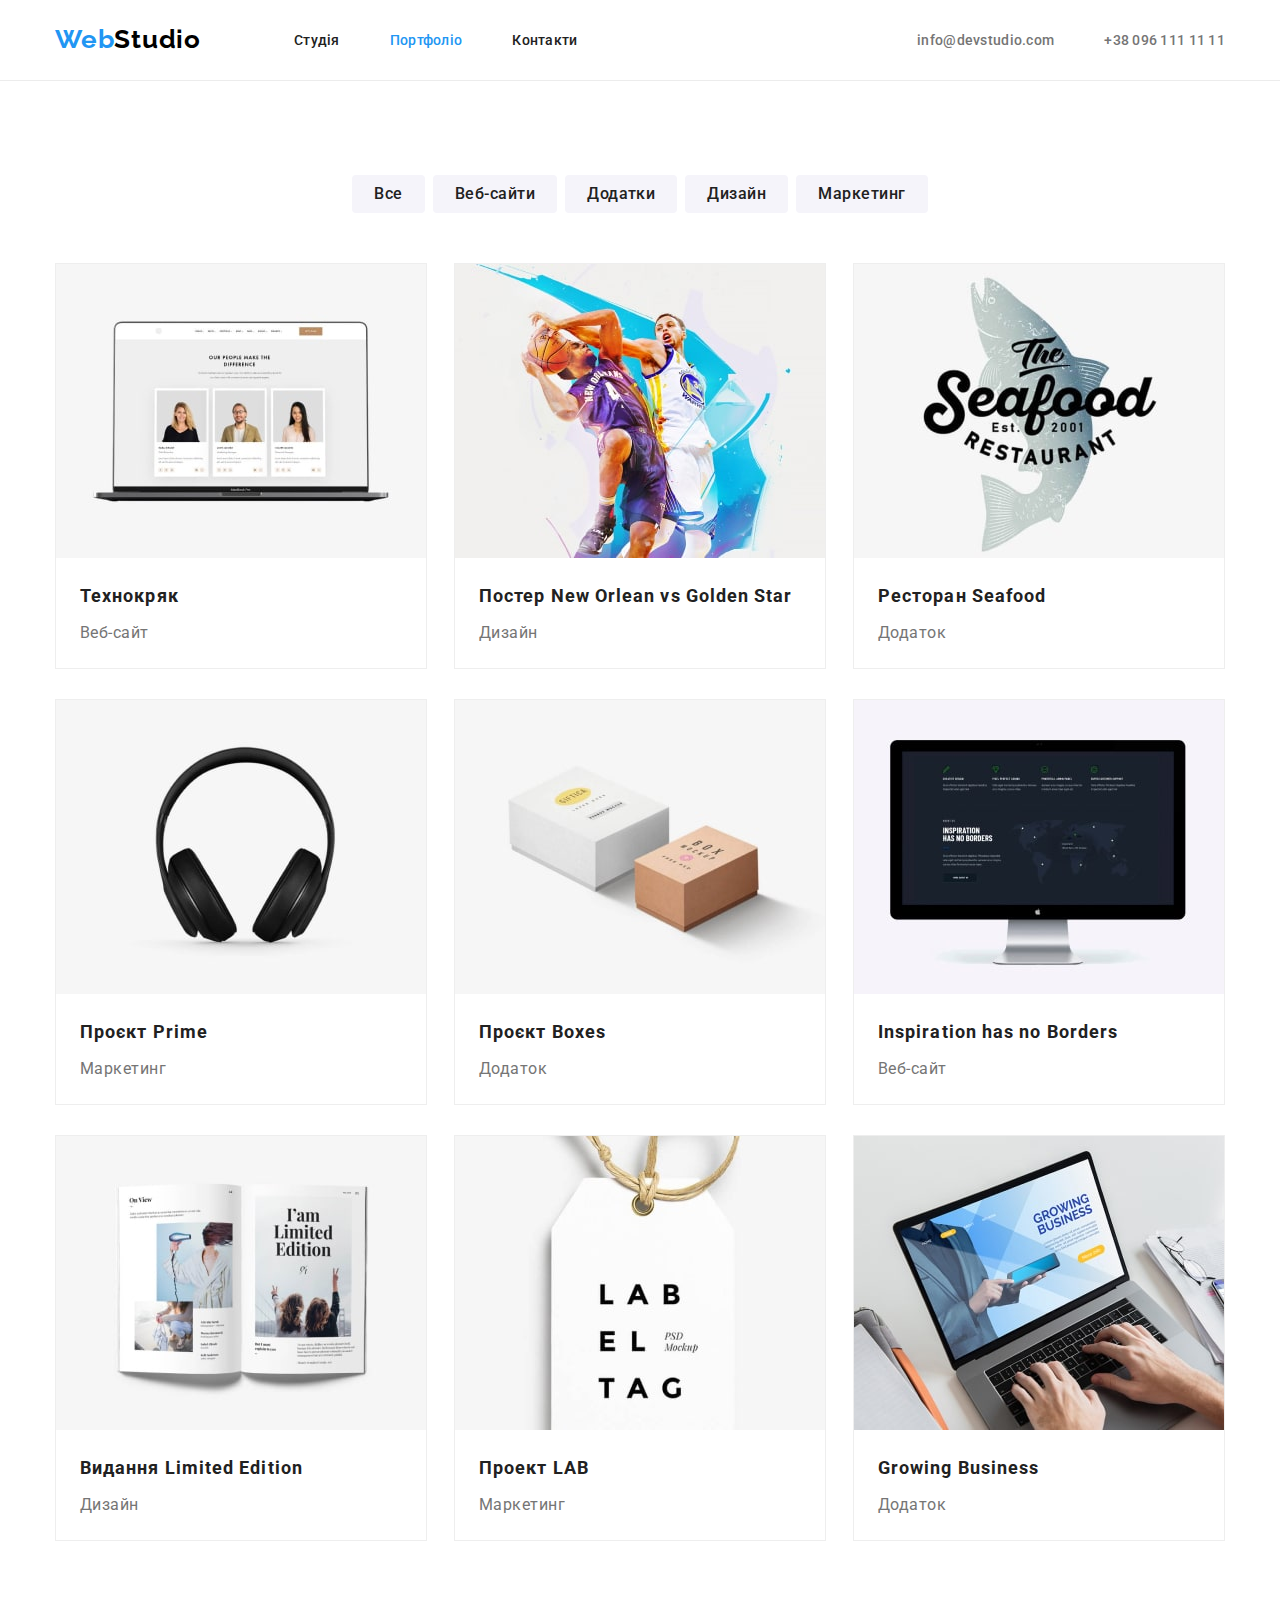
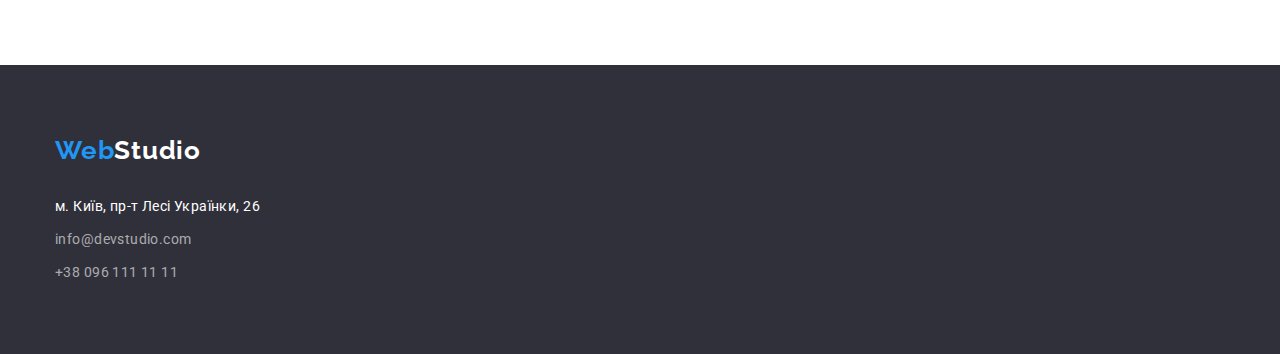
==== portfolio.html @ ac6abcb7 "add hero-bg" ====
<!DOCTYPE html>
<html lang="en">
<head>
    <meta charset="UTF-8">
    <meta http-equiv="X-UA-Compatible" content="IE=edge">
    <meta name="viewport" content="width=device-width, initial-scale=1.0">
    <title>WebStudio</title>
    
    <link rel="preconnect" href="https://fonts.googleapis.com">
    <link rel="preconnect" href="https://fonts.gstatic.com" crossorigin>
    <link href="https://fonts.googleapis.com/css2?family=Raleway:wght@700&family=Roboto:wght@400;500;700;900&display=swap"
    rel="stylesheet">

    <link rel="stylesheet" href="https://cdnjs.cloudflare.com/ajax/libs/modern-normalize/1.1.0/modern-normalize.min.css"
    integrity="sha512-wpPYUAdjBVSE4KJnH1VR1HeZfpl1ub8YT/NKx4PuQ5NmX2tKuGu6U/JRp5y+Y8XG2tV+wKQpNHVUX03MfMFn9Q=="
    crossorigin="anonymous" referrerpolicy="no-referrer" />
    
    <link rel="stylesheet" href="./css/styles.css">
    
</head>

<body>
    <header>
        <div class="container">
            <nav class="site-nav">
                <a href="./index.html" class="logo link">Web<span class="colortext">Studio</span></a>
    
                <ul class="site-nav-list">
                    <li><a href="./index.html" class="site-nav-link link">Студія</a></li>
                    <li><a href="./portfolio.html" class="site-nav-link link current">Портфоліо</a></li>
                    <li><a href="" class="site-nav-link link">Контакти</a></li>
                </ul>
            </nav>
    
    
            <ul class="auth-nav-list">
    
                <li><a href="mailto:info@devstudio.com" class="auth-nav-link link">info@devstudio.com</a></li>
               
                <li><a href="tel:+380961111111" class="auth-nav-link link">+38 096 111 11 11</a></li>
            </ul>
        </div>
    </header>

    <main>
        
    <section class="portfolio">
        
        <div class="container">
            <ul class="portfolio-list-btn">
                <li>
                    <button class="portfolio-btn" type="button">Все</button>
                </li>
                <li>
                    <button class="portfolio-btn" type="button">Веб-сайти</button>
                </li>
                <li>
                    <button class="portfolio-btn" type="button">Додатки</button>
                </li>
                <li>
                    <button class="portfolio-btn" type="button">Дизайн</button>
                </li>
                <li>
                    <button class="portfolio-btn" type="button">Маркетинг</button>
                </li>
            </ul>
            <ul class="portfolio-list">
                <li class="portfolio-item">
                    <img class="portfolio-img" src="./images/img2/img-min.jpg" alt="web-site" width="370" height="294">
                    <div class="portfolio-cards">
                        <p class="portfolio-item-title">Технокряк</p>
                        <p class="portfolio-item-text">Веб-сайт</p>
                    </div>
                </li>
                <li class="portfolio-item">
                    <img class="portfolio-img" src="./images/img2/img-min-1.jpg" alt="poster" width="370" height="294">
                    <div class="portfolio-cards">
                        <p class="portfolio-item-title">Постер New Orlean vs Golden Star</p>
                        <p class="portfolio-item-text">Дизайн</p>
                    </div>
                </li>
                <li class="portfolio-item">
                    <img class="portfolio-img" src="./images/img2/img-min-2.jpg" alt="restarnaut" width="370" height="294">
                    <div class="portfolio-cards">
                        <p class="portfolio-item-title">Ресторан Seafood</p>
                        <p class="portfolio-item-text">Додаток</p>
                    </div>
                </li>
                <li class="portfolio-item">
                    <img class="portfolio-img" src="./images/img2/img-min-3.jpg" alt="prime" width="370" height="294">
                    <div class="portfolio-cards">
                        <p class="portfolio-item-title">Проєкт Prime</p>
                        <p class="portfolio-item-text">Маркетинг</p>
                    </div>
                </li>
                <li class="portfolio-item">
                    <img class="portfolio-img" src="./images/img2/img-min-4.jpg" alt="boxes" width="370" height="294">
                    <div class="portfolio-cards">
                        <p class="portfolio-item-title">Проєкт Boxes</p>
                        <p class="portfolio-item-text">Додаток</p>
                    </div>
                </li>
                <li class="portfolio-item">
                    <img class="portfolio-img" src="./images/img2/img-min-5.jpg" alt="inspiration" width="370" height="294">
                    <div class="portfolio-cards">
                        <p class="portfolio-item-title">Inspiration has no Borders</p>
                        <p class="portfolio-item-text">Веб-сайт</p>
                    </div>
                </li>
                <li class="portfolio-item">
                    <img class="portfolio-img" src="./images/img2/img-min-6.jpg" alt="design" width="370" height="294">
                    <div class="portfolio-cards">
                        <p class="portfolio-item-title">Видання Limited Edition</p>
                        <p class="portfolio-item-text">Дизайн</p>
                    </div>
                </li>
                <li class="portfolio-item">
                    <img class="portfolio-img" src="./images/img2/img-min-7.jpg" alt="lab" width="370" height="294">
                    <div class="portfolio-cards">
                        <p class="portfolio-item-title">Проект LAB</p>
                        <p class="portfolio-item-text">Маркетинг</p>
                    </div>
                </li>
                <li class="portfolio-item">
                    <img class="portfolio-img" src="./images/img2/img-min-8.jpg" alt="growing" width="370" height="294">
                    <div class="portfolio-cards">
                        <p class="portfolio-item-title">Growing Business</p>
                        <p class="portfolio-item-text">Додаток</p>
                    </div>
                </li>
            </ul>
        </div>
        </section>
    </main>

    <footer class="contacts">
        <div class="container">
            <a href="./index.html" class="contacts-link link">Web<span class="colortext_footer">Studio</span></a>
            <address class="adress">
                <ul class="adress-list">
                    <li class="adress-item">
                        <a href="https://goo.gl/maps/J2mxzFVSy3MBpGTv5" class="adress-link link">м. Київ, пр-т Лесі
                            Українки, 26</a>
                    </li>
                    <li class="adress-item">
                        <a href="mailto:info@devstudio.com" class="adress-item-link link">info@devstudio.com</a>
                    </li>
                    <li class="adress-item">
                        <a href="tel:+380961111111" class="adress-item-link link">+38 096 111 11 11</a>
                    </li>
                </ul>
            </address>
        </div>
    </footer>
    
</body>
</html>
---- css/styles.css ----
/* Палітра кольорів:
чорний колір #212121
вторинний чорний колір #757575;
білий колір #FFFFFF
акцент #2196F3;
колір футера rgba(255, 255, 255, 0.6);
вторинний колір фону #F5F4FA;
колір фону #F5F5F5;
колір фону нав #FFFFFF;
колір фону футер і мейн #2F303A; */

h1,
h2,
h3,
h4,
h5,
h6,
p,
ul {
    margin: 0;
}

html {
    box-sizing: border-box;
}

*,
*::before,
*::after {
    box-sizing: inherit;
}

:root {
    --primary-text-color: #212121 ; 
    --second-text-color: #757575;
    --accent-color: #2196F3 ;
    --white-bgc: #FFFFFF;
    --hero-bgc: #2F303A;
    --white-color: #FFFFFF;
    --secondary-white-color:#F5F5F5;;
    --third-white-color: #F5F4FA;
    --footer-text-color: rgba(255, 255, 255, 0.6);
    --black-color: #000000;
}

.container {
    /* outline: 1px solid red; */
    margin-left: auto;
    margin-right: auto;
    padding-left: 15px;
    padding-right: 15px;
    width: 1200px;
}


ul {
    list-style: none;
}

body {
    font-family: Roboto, sans-serif;
    color: var(--primary-text-color);
    margin: 0;  
}

section {
    padding-top: 94px;
    padding-bottom: 94px;
}

header {
    border-bottom: solid #ECECEC 1px;
}

img {
    display: block;
    max-width: 100%;
    height: auto;
}

.link {
    text-decoration: none;
}

.colortext {
    color: var(--black-color);
}
.colortext_footer {
    color: var(--white-color);
}


/* Navigation */

.site-nav {
    background-color: var(--white-bgc);
    display: flex;
    align-items: center;
}


.logo {
    font-family: 'Raleway';
    font-style: normal;
    font-weight: 700;
    font-size: 26px;
    line-height: 1.19;
    letter-spacing: 0.03em;
    color: var(--accent-color);
    padding-top: 24px;
    padding-bottom: 25px;
    margin-right: 43px;
}

.site-nav-list {
    margin: 0;
    display: flex;
    
    padding-left: 0;
    
}

.site-nav-link {
    font-weight: 500;
    font-size: 14px;
    line-height: 1.14;
    letter-spacing: 0.02em;
    color: var(--primary-text-color);
    margin-left: 50px;
    padding-top: 32px;
    padding-bottom: 32px;
    
}

.auth-nav-list {
    margin: 0;
    padding-left: 0;
    display: flex;
    margin-left: auto;
   
}

.auth-nav-link {
    font-weight: 500;
    font-size: 14px;
    line-height: 1.14;
    letter-spacing: 0.02em;
    color: var(--second-text-color);
    margin-left: 50px;
    padding-top: 32px;
    padding-bottom: 32px;
    
}

.site-nav-link:hover,
.site-nav-link:focus {
    color: var(--accent-color);
}

.auth-nav-link:hover,
.auth-nav-link:focus {
    color: var(--accent-color);
}

.site-nav .site-nav-link.current {
    color: var(--accent-color);
}

header .container {
    display: flex; 
    align-items: center;    
    
}



/* Hero */


.hero {
    background: var(--hero-bgc);
    background-image: url(../images/hero-bg-min.jpg);
    background-repeat: no-repeat;
    background-position: center;
    background-size: cover;
    max-width: 1600px;
    margin: 0 auto;
    text-align: center;
    padding: 200px 0;
}

.hero-title {
    font-weight: 900;
    font-size: 44px;
    line-height: 1.36;
    letter-spacing: 0.06em;
    text-transform: uppercase;
    color: var(--white-color);
    margin: 0;
    display: block;
    width: 696px;
    margin-left: auto;
    margin-right: auto;
    margin-bottom: 30px;
    
}

.hero-btn {
    font-family: 'Roboto';
    font-style: normal;
    font-weight: 700;
    font-size: 16px;
    line-height: 1.87;
    display: flex;
    text-align: center;
    letter-spacing: 0.06em;
    color: var(--white-color);
    background-color: var(--accent-color);
    cursor: pointer;
    border-radius: 4px;
    border: transparent;
    padding: 10px 32px; 
    margin-left: auto;
    margin-right: auto;
}



/* Benefists */

.benefits {
    background: var(--secondary-white-color);
}

.visually-hidden {
    position: absolute;
    white-space: nowrap;
    width: 1px;
    height: 1px;
    overflow: hidden;
    border: 0;
    padding: 0;
    clip: rect(0 0 0 0);
    clip-path: inset(50%);
    margin: -1px;
}

.benefits-list {
    display: flex;
    justify-content: space-around;
    padding-left: 0;
}

.benefits-title {
    font-weight: 700;
    font-size: 14px;
    line-height: 1.14;
    letter-spacing: 0.03em;
    text-transform: uppercase;
    color: var(--primary-text-color);
    margin-bottom: 10px;
}

.benefits-text {
    font-size: 14px;
    line-height: 1.71;    
    letter-spacing: 0.03em;
    color: var(--second-text-color);
}

/* Product */

.product {
    background-color: var(--secondary-white-color);
    display: flex;
    padding-top: 0;
}

.product-title {
    font-weight: 700;
    font-size: 36px;
    line-height: 1.16;
    text-align: center;
    letter-spacing: 0.03em;
    color: var(--primary-text-color);
    margin-bottom: 50px;
}

.product-list {
    display: flex;
    justify-content: space-between;
    padding-left: 0;
}

.product-item {
    display: flex;
}

.section-title {
    color: var(--primary-text-color)
}

/* Team */

.team {
    background-color: var(--third-white-color);
    
}

.team-title {
    font-weight: 700;
    font-size: 36px;
    line-height: 1.16;
    text-align: center;
    letter-spacing: 0.03em;
    color: var(--primary-text-color);
    margin-bottom: 50px;
}

.team-list {
    display: flex;
    justify-content: space-between;
    padding-left: 0;
}

.team-item {
    box-shadow: 0px 1px 3px rgba(0, 0, 0, 0.12), 0px 1px 1px rgba(0, 0, 0, 0.14), 0px 2px 1px rgba(0, 0, 0, 0.2);
    border-radius: 0px 0px 4px 4px;
}

.team-img {
}

.team-list-title {
    font-weight: 500;
    font-size: 16px;
    line-height: 1.18;
    text-align: center;
    letter-spacing: 0.03em;
    color: var(--primary-text-color);
    margin-bottom: 10px;
}

.team-text {
    font-size: 16px;
    line-height: 1.18;
    text-align: center;
    letter-spacing: 0.03em;
    color: var(--second-text-color);
}

.team-cards {
    padding: 30px 0;
}

/* Footer */

.contacts {
    background-color: var(--hero-bgc); 
    padding: 60px 0;
}

.contacts-link {
    font-family: 'Raleway';
    font-style: normal;
    font-weight: 700;
    font-size: 26px;
    line-height: 1.93;
    letter-spacing: 0.03em;
    color: var(--accent-color);
    margin-bottom: 20px;
    display: inline-block;
}

.contacts-link {
}

.adress {
    font-style: normal;
}


.adress-item {
    margin-bottom: 9px;
}

.adress-link {
    font-weight: 400;
    font-size: 14px;
    line-height: 1.71;
    letter-spacing: 0.03em;
    color: var(--white-color);
    margin-bottom: 9px;
    margin-top: 60px;
}

.adress-item-link {
    font-weight: 400;
    font-size: 14px;
    line-height: 1.71;
    letter-spacing: 0.03em;
    color: var(--footer-text-color);
}

.adress-item-link:hover,
.adress-item-link:focus {
    color: var(--accent-color);
}

/* Portfolio */

.portfolio {
}

.portfolio-list-btn {
    display: flex;
    justify-content: center;
    gap: 8px;
    padding-left: 0;
    margin-bottom: 50px;
}

.portfolio-btn {
    cursor: pointer;
    background-color: var(--third-white-color);
    font-family: 'Roboto';
    font-style: normal;
    font-weight: 500;
    font-size: 16px;
    line-height: 1.62;
    text-align: center;
    letter-spacing: 0.03em;
    color: var(--primary-text-color);
    padding: 6px 22px;
    border-radius: 4px;
    border: transparent;
}


.portfolio-btn:focus,
.portfolio-btn:hover {
    color: var(--white-color);
    background-color: var(--accent-color);
}

.portfolio-list {
    display: flex;
    justify-content: space-between;
    flex-wrap: wrap;
    padding-left: 0;
}

.portfolio-item {
    background: #FFFFFF;
    border: 1px solid #EEEEEE;
    margin-bottom: 30px;
}

.portfolio-item-title {
    font-weight: 700;
    font-size: 18px;
    line-height: 2;
    letter-spacing: 0.06em;
    color: var(--primary-text-color);
    margin-bottom: 4px;

}

.portfolio-item-text {
    font-size: 16px;
    line-height: 1.87;
    letter-spacing: 0.03em;
    color: var(--second-text-color);
}

.portfolio-img {
}

.adress-list {
    padding-left: 0;
}

.portfolio-cards {
    padding: 20px 24px;
}
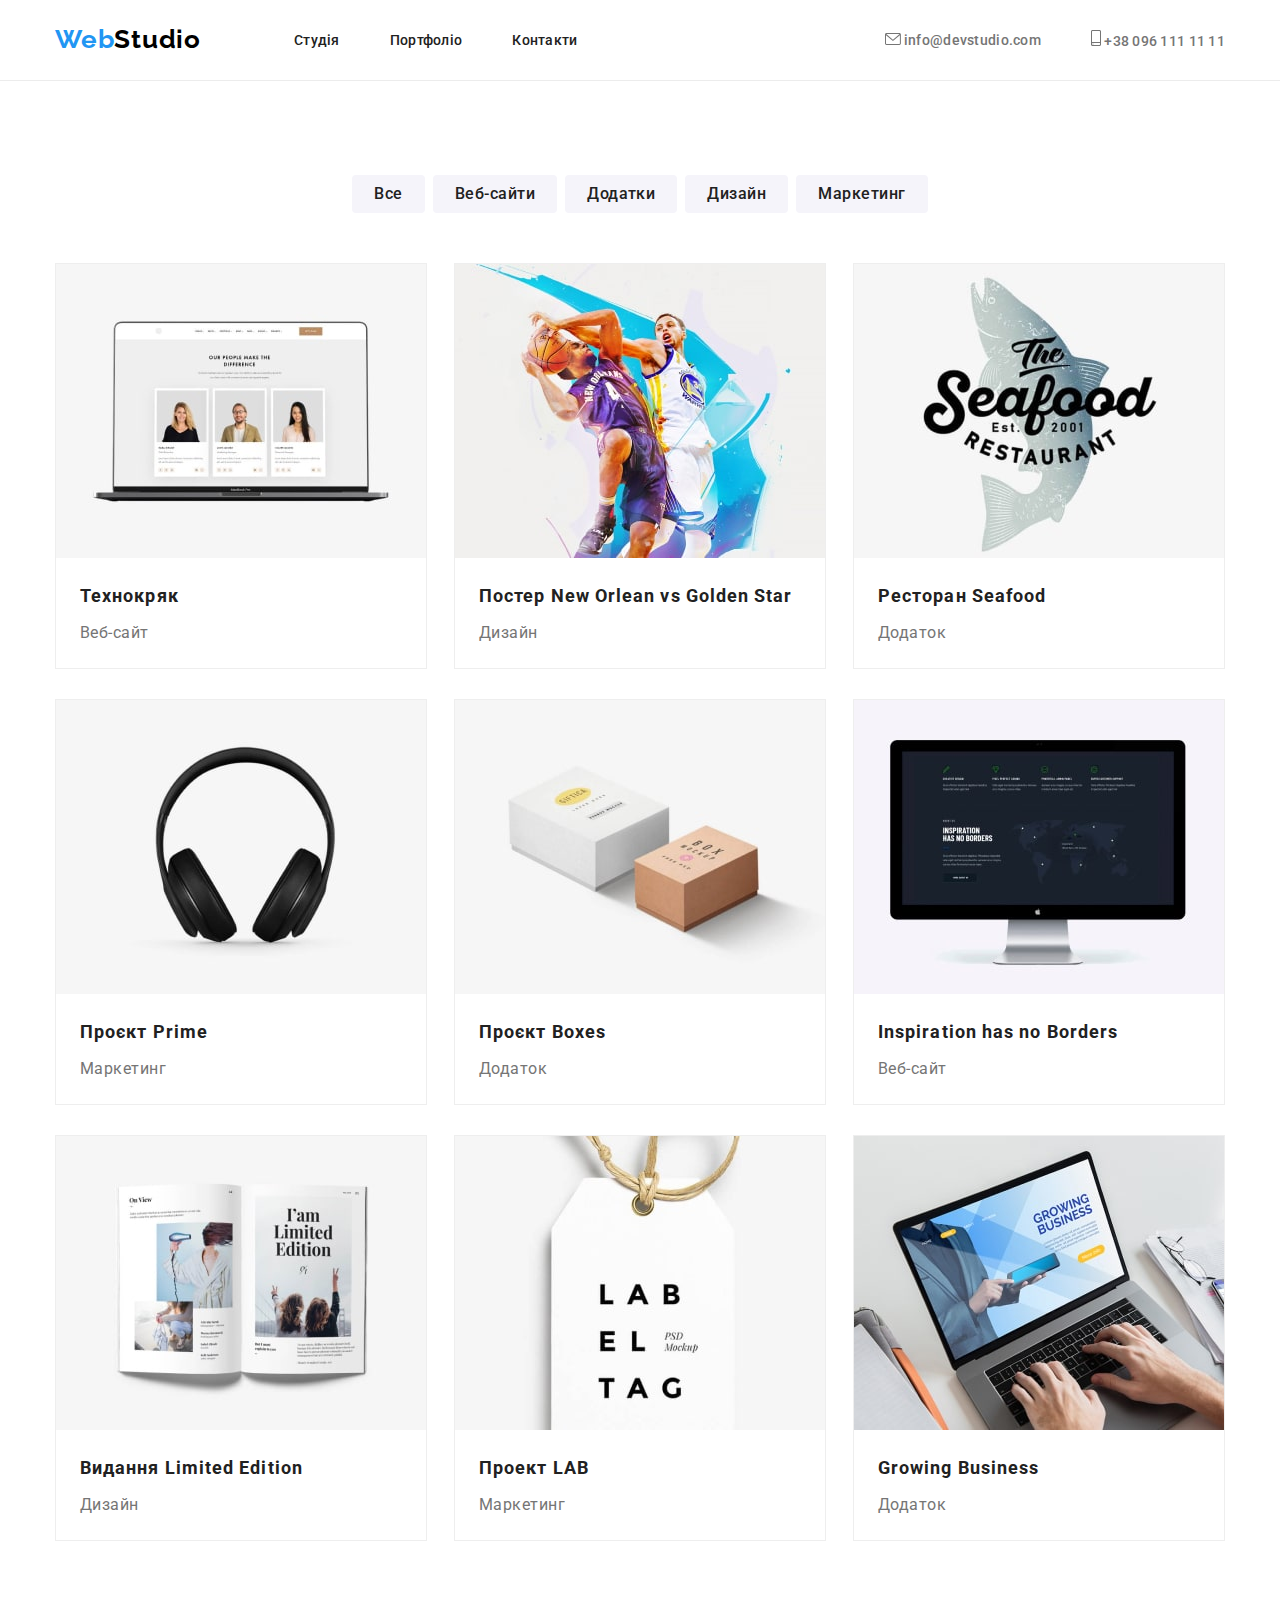
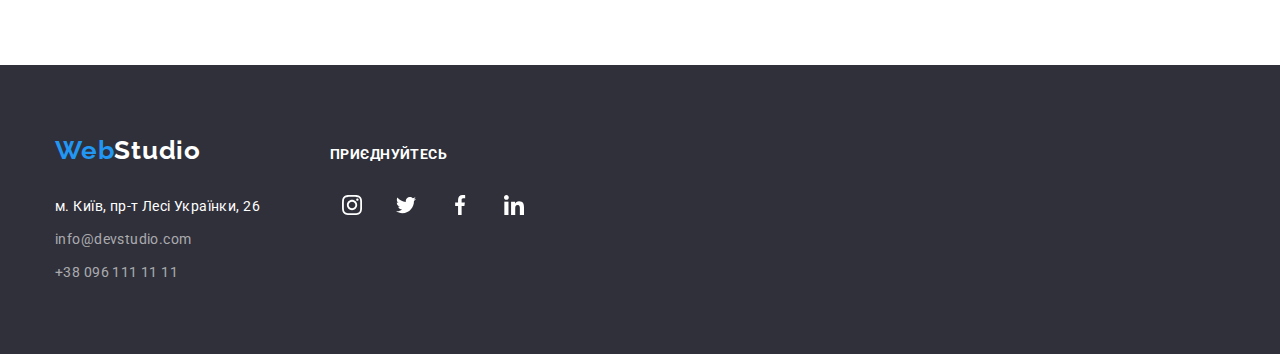
==== commit 70c985dd: "finish hover icon" ====
--- a/portfolio.html
+++ b/portfolio.html
@@ -34,10 +34,20 @@
     
     
             <ul class="auth-nav-list">
-    
-                <li><a href="mailto:info@devstudio.com" class="auth-nav-link link">info@devstudio.com</a></li>
-               
-                <li><a href="tel:+380961111111" class="auth-nav-link link">+38 096 111 11 11</a></li>
+                <li class="auth-nav-item">
+                    <a href="mailto:info@devstudio.com" class="auth-nav-link link">
+                        <svg class="auth-icon" width="16" height="12">
+                            <use class="icon-link link" href="./images/icons.svg#icon-envelope"></use>
+                        </svg>
+                        info@devstudio.com</a>
+                </li>
+                <li class="auth-nav-item">
+                    <a href="tel:+380961111111" class="auth-nav-link link">
+                        <svg class="auth-icon" width="10" height="16    ">
+                            <use href="./images/icons.svg#icon-smartphone"></use>
+                        </svg>
+                        +38 096 111 11 11</a>
+                </li>
             </ul>
         </div>
     </header>
@@ -134,22 +144,57 @@
     </main>
 
     <footer class="contacts">
-        <div class="container">
-            <a href="./index.html" class="contacts-link link">Web<span class="colortext_footer">Studio</span></a>
-            <address class="adress">
-                <ul class="adress-list">
-                    <li class="adress-item">
-                        <a href="https://goo.gl/maps/J2mxzFVSy3MBpGTv5" class="adress-link link">м. Київ, пр-т Лесі
-                            Українки, 26</a>
-                    </li>
-                    <li class="adress-item">
-                        <a href="mailto:info@devstudio.com" class="adress-item-link link">info@devstudio.com</a>
-                    </li>
-                    <li class="adress-item">
-                        <a href="tel:+380961111111" class="adress-item-link link">+38 096 111 11 11</a>
+        <div class="container footer-container">
+            <div class="footer-box-first">
+                <a href="./index.html" class="contacts-link link">Web<span class="colortext_footer">Studio</span></a>
+                <address class="adress">
+                    <ul class="adress-list">
+                        <li class="adress-item">
+                            <a href="https://goo.gl/maps/J2mxzFVSy3MBpGTv5" class="adress-link link">м. Київ, пр-т Лесі
+                                Українки, 26</a>
+                        </li>
+                        <li class="adress-item">
+                            <a href="mailto:info@devstudio.com" class="adress-item-link link">info@devstudio.com</a>
+                        </li>
+                        <li class="adress-item">
+                            <a href="tel:+380961111111" class="adress-item-link link">+38 096 111 11 11</a>
+                        </li>
+                    </ul>
+                </address>
+            </div>
+            <div class="footer-box-second">
+                <p class="contacts-text">Приєднуйтесь</p>
+                <ul class="contacts-soc">
+                    <li class="contacts-soc-item">
+                        <a href="" class="contacts-soc-link link">
+                            <svg class="contacts-soc-icon" width="20" height="20">
+                                <use href="./images/icons.svg#icon-instagram"></use>
+                            </svg>
+                        </a>
+                    </li>
+                    <li class="contacts-soc-item">
+                        <a href="" class="contacts-soc-link link">
+                            <svg class="contacts-soc-icon" width="20" height="20">
+                                <use href="./images/icons.svg#icon-twitter"></use>
+                            </svg>
+                        </a>
+                    </li>
+                    <li class="contacts-soc-item">
+                        <a href="" class="contacts-soc-link link">
+                            <svg class="contacts-soc-icon" width="20" height="20">
+                                <use href="./images/icons.svg#icon-facebook"></use>
+                            </svg>
+                        </a>
+                    </li>
+                    <li class="contacts-soc-item">
+                        <a href="" class="contacts-soc-link link">
+                            <svg class="contacts-soc-icon" width="20" height="20">
+                                <use href="./images/icons.svg#icon-linkedin"></use>
+                            </svg>
+                        </a>
                     </li>
                 </ul>
-            </address>
+            </div>
         </div>
     </footer>
     
--- a/css/styles.css
+++ b/css/styles.css
@@ -41,6 +41,7 @@
     --third-white-color: #F5F4FA;
     --footer-text-color: rgba(255, 255, 255, 0.6);
     --black-color: #000000;
+    --fill-color-icons: #AFB1B8;
 }
 
 .container {
@@ -137,7 +138,7 @@
     padding-left: 0;
     display: flex;
     margin-left: auto;
-   
+
 }
 
 .auth-nav-link {
@@ -152,25 +153,46 @@
     
 }
 
-.site-nav-link:hover,
+.
+
+.site-nav-link:hover
 .site-nav-link:focus {
     color: var(--accent-color);
+    outline: 0;
+}
+
+.auth-nav-link:hover,
+.auth-nav-link:focus {
+    fill: var(--accent-color);
+    outline: 0;
+}
+
+.site-nav .site-nav-link.current {
+    fill: var(--accent-color);
+}
+
+.auth-icon {
+    fill: var(--second-text-color);
+}
+
+header .container {
+    display: flex; 
+    align-items: center;    
+    
 }
 
 .auth-nav-link:hover,
 .auth-nav-link:focus {
     color: var(--accent-color);
-}
-
-.site-nav .site-nav-link.current {
-    color: var(--accent-color);
-}
-
-header .container {
-    display: flex; 
-    align-items: center;    
-    
-}
+    outline: 0;
+}
+
+.auth-icon {
+    fill: currentColor;
+    
+}
+
+
 
 
 
@@ -179,7 +201,7 @@
 
 .hero {
     background: var(--hero-bgc);
-    background-image: url(../images/hero-bg-min.jpg);
+    background-image: linear-gradient(rgba(47, 48, 58, 0.4), rgba(47, 48, 58, 0.4)), url(../images/hero-bg-min.jpg);
     background-repeat: no-repeat;
     background-position: center;
     background-size: cover;
@@ -229,7 +251,7 @@
 /* Benefists */
 
 .benefits {
-    background: var(--secondary-white-color);
+    background: var(--white-bgc);
 }
 
 .visually-hidden {
@@ -247,7 +269,7 @@
 
 .benefits-list {
     display: flex;
-    justify-content: space-around;
+    justify-content: space-between;
     padding-left: 0;
 }
 
@@ -259,6 +281,12 @@
     text-transform: uppercase;
     color: var(--primary-text-color);
     margin-bottom: 10px;
+}
+
+.benefits-item {
+    gap: 30px;
+    max-width: 270px;
+    max-height: 120px;
 }
 
 .benefits-text {
@@ -266,6 +294,42 @@
     line-height: 1.71;    
     letter-spacing: 0.03em;
     color: var(--second-text-color);
+}
+
+.benefits-soc-link {
+    width: 270px;
+    height: 120px;
+    display: flex;
+    background: #F5F4FA;
+    border-radius: 4px;
+    justify-content: center;
+    align-items: center;
+}
+
+
+.benefits-soc-icon {
+    width: 70px;
+    height: 70px;
+}
+
+.benefits-soc-item {
+    width: 270px;
+    height: 120px;
+    background: var(--third-white-color);
+    border-radius: 4px;
+    display: flex;
+    align-items: center;
+}
+
+.benefits-icon-container {
+    display: flex;
+}
+
+.benefits-soc-list {
+    padding-left: 0;
+    display: flex;
+    gap: 30px;
+    margin-bottom: 30px;
 }
 
 /* Product */
@@ -347,10 +411,95 @@
     text-align: center;
     letter-spacing: 0.03em;
     color: var(--second-text-color);
+    margin-bottom: 16px;
 }
 
 .team-cards {
     padding: 30px 0;
+}
+
+.team-soc {
+    display: flex;
+    justify-content: center;
+    gap: 10px;
+    padding-left: 0;
+}
+
+.team-soc-link {
+    width: 44px;
+    height: 44px;
+    border-radius: 50%;
+    /* background-color: var(--accent-color); */
+    display: flex;
+    align-items: center;
+    justify-content: center;
+}
+
+.team-soc-link:hover,
+.team-soc-link:focus {
+    background-color: var(--accent-color);
+    outline: 0;
+}
+
+.team-soc-link:hover .team-soc-icon,
+.team-soc-link:focus .team-soc-icon {
+    fill: var(--white-color);
+    outline: 0;
+}
+
+.team-soc-icon {
+    fill: var(--fill-color-icons);
+}
+
+/* Clients */
+.clients {
+    background-color: var(--secondary-white-color);
+}
+
+.clients-title {
+    font-weight: 700;
+    font-size: 36px;
+    line-height: 1.16;
+    text-align: center;
+    letter-spacing: 0.03em;
+    margin-bottom: 50px;
+}
+
+.clients-logo {
+    display: flex;
+    justify-content: center;
+    gap: 30px;
+    padding-left: 0;
+}
+
+.clients-logo-item {
+}
+
+.clients-logo-link {
+    width: 170px;
+    height: 92px;
+    border: 1px solid #AFB1B8;
+    border-radius: 5px;
+    /* background-color: var(--accent-color); */
+    display: flex;
+    align-items: center;
+    justify-content: center;
+}
+
+.clients-logo-icon {
+    fill: var(--fill-color-icons);
+}
+
+.clients-logo-link:hover,
+.clients-logo-link:focus {
+    border-color: var(--accent-color);
+    outline: 0;
+}
+
+.clients-logo-link:hover .clients-logo-icon,
+.clients-logo-link:focus .clients-logo-icon {
+    fill: var(--accent-color);
+    outline: 0;
 }
 
 /* Footer */
@@ -405,7 +554,62 @@
 .adress-item-link:hover,
 .adress-item-link:focus {
     color: var(--accent-color);
-}
+    outline: 0;
+}
+
+.footer-container {
+    display: flex;
+    gap: 70px;
+    align-items: baseline;
+    
+}
+
+.contacts-text {
+    font-weight: 700;
+    font-size: 14px;
+    line-height: 1.14;
+    letter-spacing: 0.03em;
+    text-transform: uppercase;
+    color: var(--white-color);
+    margin-bottom: 20px;
+}
+
+.contacts-soc {
+    display: flex;
+    justify-content: center;
+    gap: 10px;
+    padding-left: 0;
+}
+
+.contacts-soc-item {}
+
+.contacts-soc-link {
+    width: 44px;
+    height: 44px;
+    border-radius: 50%;
+    /* background-color: var(--accent-color); */
+    display: flex;
+    align-items: center;
+    justify-content: center;
+}
+
+.contacts-soc-icon {
+    fill: var(--white-color);
+}
+
+.contacts-soc-link:hover,
+.contacts-soc-link:focus {
+    background-color: var(--accent-color);
+    outline: 0;
+}
+
+.contacts-soc-link:hover .contacts-soc-icon,
+.contacts-soc-link:focus .contacts-soc-icon {
+    fill: var(--white-color);
+    outline: 0;
+}
+
+
 
 /* Portfolio */
 
@@ -419,6 +623,7 @@
     padding-left: 0;
     margin-bottom: 50px;
 }
+
 
 .portfolio-btn {
     cursor: pointer;
@@ -441,6 +646,7 @@
 .portfolio-btn:hover {
     color: var(--white-color);
     background-color: var(--accent-color);
+    outline: 0;
 }
 
 .portfolio-list {
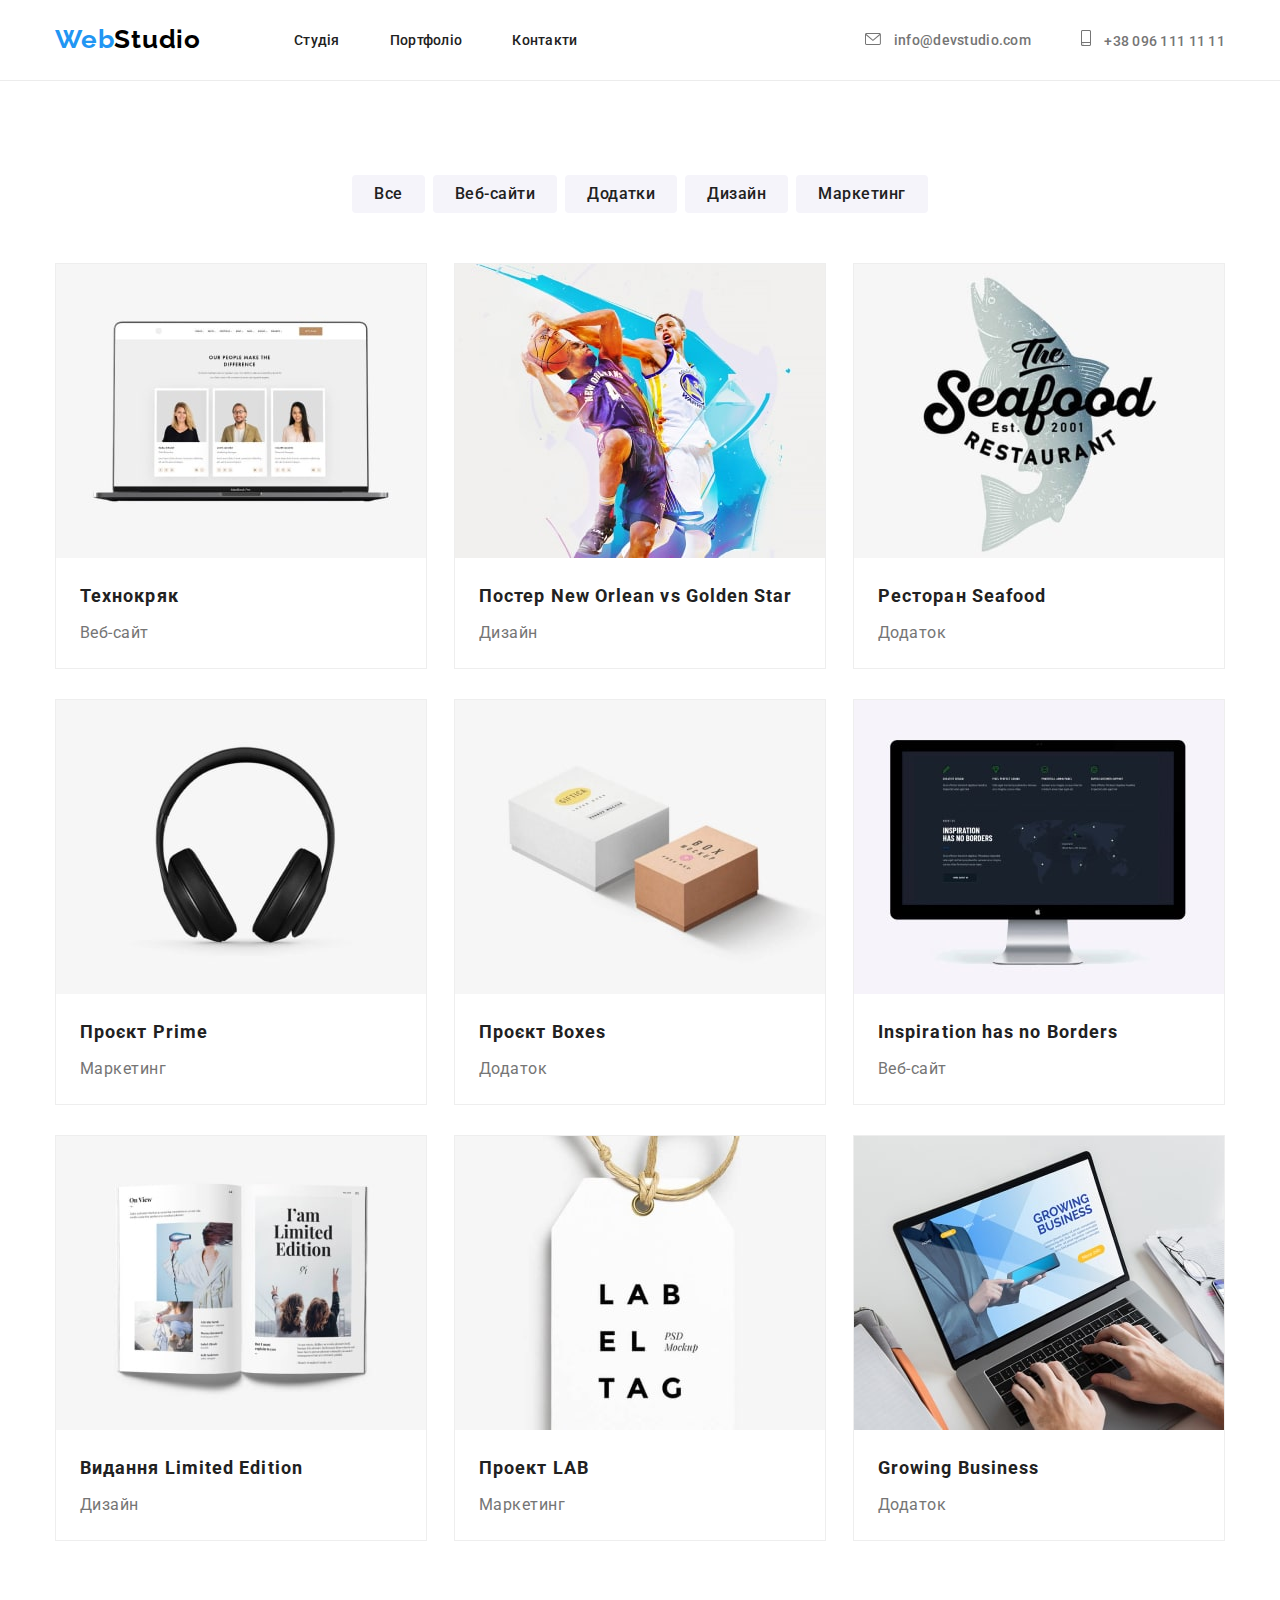
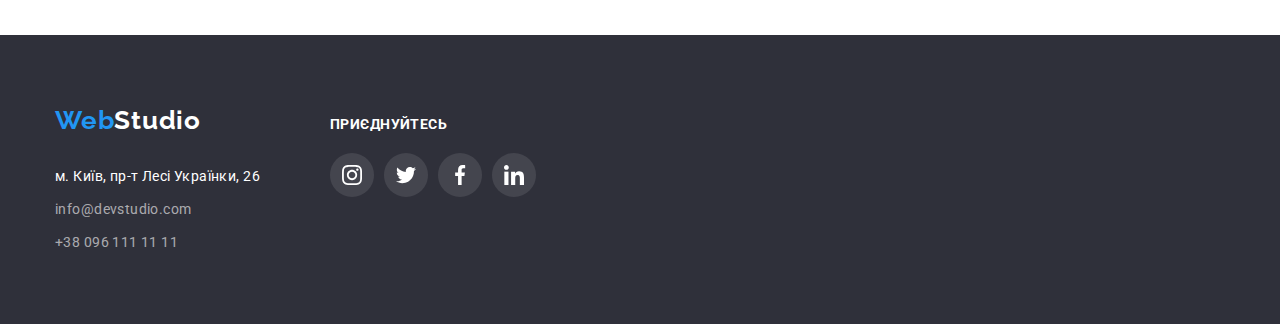
==== commit bcf4409d: "final edit" ====
--- a/portfolio.html
+++ b/portfolio.html
@@ -117,21 +117,21 @@
                         <p class="portfolio-item-text">Веб-сайт</p>
                     </div>
                 </li>
-                <li class="portfolio-item">
+                <li class="portfolio-item portfolio-marginoff">
                     <img class="portfolio-img" src="./images/img2/img-min-6.jpg" alt="design" width="370" height="294">
                     <div class="portfolio-cards">
                         <p class="portfolio-item-title">Видання Limited Edition</p>
                         <p class="portfolio-item-text">Дизайн</p>
                     </div>
                 </li>
-                <li class="portfolio-item">
+                <li class="portfolio-item portfolio-marginoff">
                     <img class="portfolio-img" src="./images/img2/img-min-7.jpg" alt="lab" width="370" height="294">
                     <div class="portfolio-cards">
                         <p class="portfolio-item-title">Проект LAB</p>
                         <p class="portfolio-item-text">Маркетинг</p>
                     </div>
                 </li>
-                <li class="portfolio-item">
+                <li class="portfolio-item portfolio-marginoff">
                     <img class="portfolio-img" src="./images/img2/img-min-8.jpg" alt="growing" width="370" height="294">
                     <div class="portfolio-cards">
                         <p class="portfolio-item-title">Growing Business</p>
--- a/css/styles.css
+++ b/css/styles.css
@@ -138,7 +138,7 @@
     padding-left: 0;
     display: flex;
     margin-left: auto;
-
+   
 }
 
 .auth-nav-link {
@@ -153,9 +153,7 @@
     
 }
 
-.
-
-.site-nav-link:hover
+.site-nav-link:hover,
 .site-nav-link:focus {
     color: var(--accent-color);
     outline: 0;
@@ -173,6 +171,7 @@
 
 .auth-icon {
     fill: var(--second-text-color);
+    margin-right: 10px;
 }
 
 header .container {
@@ -335,7 +334,7 @@
 /* Product */
 
 .product {
-    background-color: var(--secondary-white-color);
+    background-color: var(--white-bgc)
     display: flex;
     padding-top: 0;
 }
@@ -416,6 +415,7 @@
 
 .team-cards {
     padding: 30px 0;
+    background-color: var(--white-bgc);
 }
 
 .team-soc {
@@ -453,7 +453,7 @@
 
 /* Clients */
 .clients {
-    background-color: var(--secondary-white-color);
+    background-color: var(--white-bgc)
 }
 
 .clients-title {
@@ -581,13 +581,15 @@
     padding-left: 0;
 }
 
-.contacts-soc-item {}
+.contacts-soc-item {
+    
+}
 
 .contacts-soc-link {
     width: 44px;
     height: 44px;
     border-radius: 50%;
-    /* background-color: var(--accent-color); */
+    background: rgba(255, 255, 255, 0.1);
     display: flex;
     align-items: center;
     justify-content: center;
@@ -639,6 +641,7 @@
     padding: 6px 22px;
     border-radius: 4px;
     border: transparent;
+    
 }
 
 
@@ -647,6 +650,7 @@
     color: var(--white-color);
     background-color: var(--accent-color);
     outline: 0;
+    box-shadow: 0px 1px 3px rgba(0, 0, 0, 0.12), 0px 1px 1px rgba(0, 0, 0, 0.14), 0px 2px 1px rgba(0, 0, 0, 0.2);
 }
 
 .portfolio-list {
@@ -660,6 +664,15 @@
     background: #FFFFFF;
     border: 1px solid #EEEEEE;
     margin-bottom: 30px;
+}
+
+.portfolio-marginoff {
+    margin-bottom: 0;
+}
+
+.portfolio-item:hover,
+.portfolio-item:focus {
+    box-shadow: 0px 1px 1px rgba(0, 0, 0, 0.12), 0px 4px 4px rgba(0, 0, 0, 0.06), 1px 4px 6px rgba(0, 0, 0, 0.16);
 }
 
 .portfolio-item-title {
